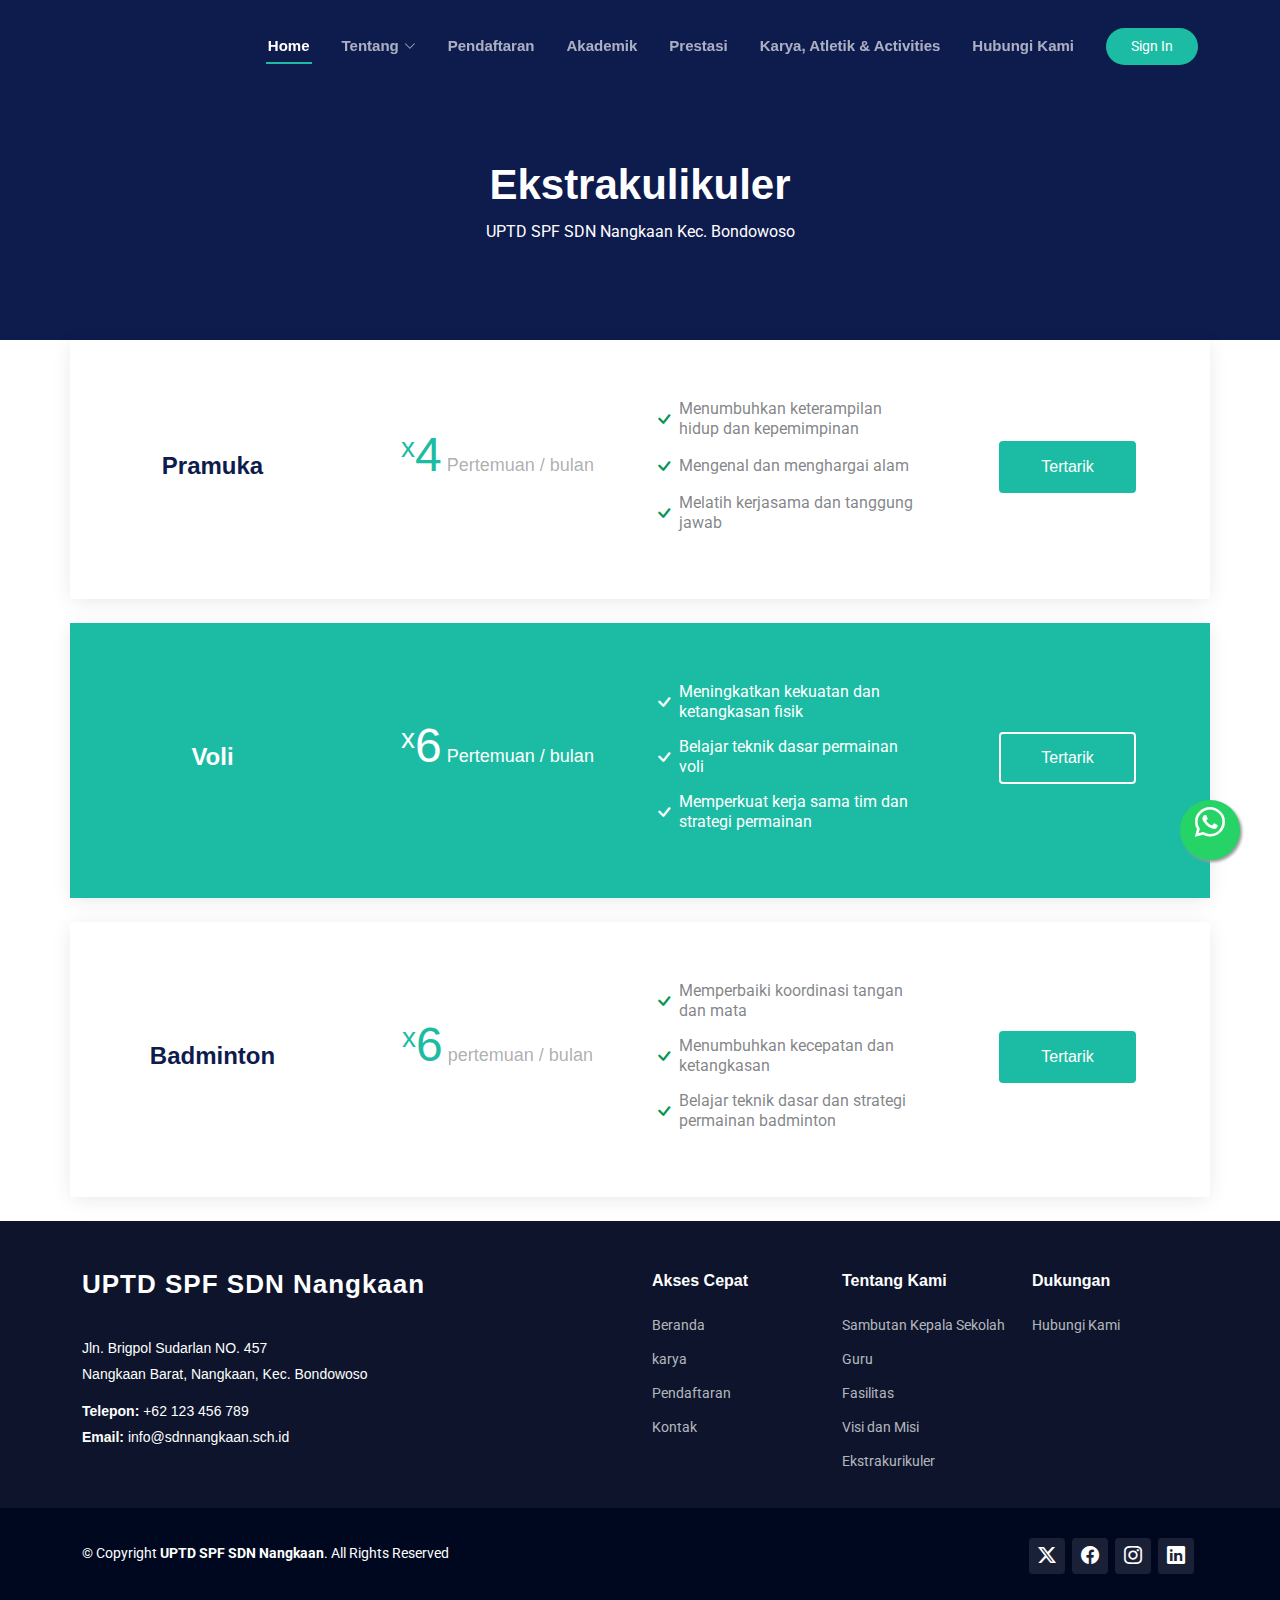
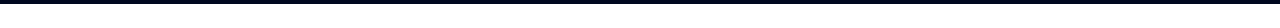
==== ekstrakulikuler.html @ 38c4d87d "feat: add fasilitas, guru, karya" ====
<!DOCTYPE html>
<!-- <html lang="en"> -->
<html translate="no">
<head>
    <meta charset="UTF-8">
    <meta name="viewport" content="width=device-width, initial-scale=1.0">
    <title>UPTD SPF SDN Nangkaan Kec. Bondowoso | Menumbuhkan Potensi, Mewujudkan Mimpi</title>

    <!-- Favicons -->
    <link href="assets/img/favicon.png" rel="icon">
    <link href="assets/img/apple-touch-icon.png" rel="apple-touch-icon">

    <!-- Google Fonts -->
    <link href="https://fonts.googleapis.com/css?family=Open+Sans:300,300i,400,400i,600,600i,700,700i|Roboto:300,300i,400,400i,500,500i,700,700i|Poppins:300,300i,400,400i,500,500i,600,600i,700,700i" rel="stylesheet">

    <!-- icons -->  
    <link rel="stylesheet" href="https://cdn.jsdelivr.net/npm/bootstrap-icons@1.11.3/font/bootstrap-icons.min.css">

    
    <!-- vendor files -->
    <link href="assets/vendor/animate.css/animate.min.css" rel="stylesheet">
    <link href="assets/vendor/bootstrap/css/bootstrap.min.css" rel="stylesheet">
    <link href="assets/vendor/bootstrap-icons/bootstrap-icons.css" rel="stylesheet">
    <link href="assets/vendor/boxicons/css/boxicons.min.css" rel="stylesheet">
    <link href="assets/vendor/glightbox/css/glightbox.min.css" rel="stylesheet">
    <link href="assets/vendor/swiper/swiper-bundle.min.css" rel="stylesheet">
    <link rel="stylesheet" href="https://unpkg.com/splitting/dist/splitting.css" />
    <link rel="stylesheet" href="https://unpkg.com/splitting/dist/splitting-cells.css" />
    <script src="https://unpkg.com/splitting/dist/splitting.min.js"></script>


    <!-- style css -->
    <link rel="stylesheet" href="assets/css/style.css">
</head>
<body>
    <!-- floating wa -->
    <a href="https://wa.me/6287840199095" class="whatsapp-float" target="_blank">
        <i class="bi bi-whatsapp"></i>
    </a>
    <!-- end floating wa -->

    <!-- header section -->
    <header id="header" class="header d-flex align-items-center fixed-top active">
        <div class="container-fluid container-xl position-relative d-flex align-items-center">
    
          <a href="index.html" class="logo d-flex align-items-center me-auto">
            <img src="assets/img/logo.png" alt="">
            <!-- Uncomment the line below if you also wish to use an text logo -->
            <!-- <h1 class="sitename">TheEvent</h1>  -->
          </a>
    
          <nav id="navmenu" class="navmenu">
            <ul>
              <li><a href="index.html" class="active" >Home<br></a></li>
              <li class="dropdown"><a href="#"><span>Tentang</span> <i class="bi bi-chevron-down toggle-dropdown"></i></a>
                <ul>
                  <!-- <li><a href="#">Sekolah</a></li>  -->
                  <!-- <li class="dropdown"><a href="#"><span>Deep Dropdown</span> <i class="bi bi-chevron-down toggle-dropdown"></i></a>
                    <ul>
                      <li><a href="#">Visi Misi</a></li>
                      <li><a href="#">Kepemimpinan Sekolah</a></li>
                      <li><a href="#">Perlindungan Anak</a></li>
                      <li><a href="#">Inklusi dan Diversitas</a></li>
                      <li><a href="#">Bekerjasama</a></li>
                      <li><a href="#">Berita dan Media</a></li>
                    </ul>
                  </li> -->
                   <li><a href="sambutan.kepala.sekolah.html">Sambutan Kepala Sekolah</a></li>
                   <li><a href="guru.html">Guru</a></li>
                   <li><a href="fasilitas.html">Fasilitas</a></li>
                    <li><a href="visi.misi.html">Visi dan Misi</a></li>
                    <li><a href="ekstrakulikuler.html">Ekstrakulikuler</a></li>
                    <!-- <li><a href="#">Berita dan Media</a></li> -->
                </ul>
              </li>
              <!-- <li><a href="#tentang">Tentang</a></li> -->
              <li><a href="#">Pendaftaran</a></li>
              <li><a href="#gallery">Akademik</a></li>
              <li><a href="#achievement">Prestasi</a></li>
              <li><a href="karya.html">Karya, Atletik & Activities</a></li>
              <li><a href="https://wa.me/6287840199095" target="_blank">Hubungi Kami</a></li>
            </ul>
            <i class="mobile-nav-toggle d-xl-none bi bi-list"></i>
          </nav>
    
          <a class="cta-btn d-none d-sm-block" href="#">Sign In</a>
    
        </div>
    </header>
     <!-- end header section -->
    <main class="main">
      <div class="page-title" data-aos="fade" style="background-image: url(assets/img/page-title-bg.webp );">
        <div class="container position-relative">
          <h1>Ekstrakulikuler</h1>
          <!-- <p>Bakat dan minat siswa kami berkembang melalui berbagai kegiatan kreatif dan olahraga.</p> -->
          <p class="mt-2">UPTD SPF SDN Nangkaan Kec. Bondowoso</p>
          
        </div>
      </div><!-- End Page Title -->
        <!-- Buy Tickets Section -->
        <section id="ekstrakulikuler" class="ekstrakulikuler section light-background mt-4">

            

            <div class="container">

            <div class="row gy-4 pricing-item" data-aos="fade-up" data-aos-delay="100">
                <div class="col-lg-3 d-flex align-items-center justify-content-center">
                    <h3>Pramuka</h3>
                </div>
                <div class="col-lg-3 d-flex align-items-center justify-content-center">
                <h4><sup>x</sup>4<span> Pertemuan / bulan</span></h4>
                </div>
                <div class="col-lg-3 d-flex align-items-center justify-content-center">
                <ul>
                    <li><i class="bi bi-check"></i> <span>Menumbuhkan keterampilan hidup dan kepemimpinan</span></li>
                    <li><i class="bi bi-check"></i> <span>Mengenal dan menghargai alam</span></li>
                    <li><i class="bi bi-check"></i> <span>Melatih kerjasama dan tanggung jawab</span></li>
                </ul>
                </div>
                <div class="col-lg-3 d-flex align-items-center justify-content-center">
                <div class="text-center"><a href="#" class="buy-btn">Tertarik</a></div>
                </div>
            </div><!-- End Pricing Item -->

            <div class="row gy-4 pricing-item featured mt-4" data-aos="fade-up" data-aos-delay="200">
                <div class="col-lg-3 d-flex align-items-center justify-content-center">
                <h3>Voli</h3>
                </div>
                <div class="col-lg-3 d-flex align-items-center justify-content-center">
                <h4><sup>x</sup>6<span> Pertemuan / bulan</span></h4>
                </div>
                <div class="col-lg-3 d-flex align-items-center justify-content-center">
                <ul>
                    <li><i class="bi bi-check"></i> <span>Meningkatkan kekuatan dan ketangkasan fisik</span></li>
                    <li><i class="bi bi-check"></i> <span>Belajar teknik dasar permainan voli</span></li>
                    <li><i class="bi bi-check"></i> <span>Memperkuat kerja sama tim dan strategi permainan</span></li>
                </ul>
                </div>
                <div class="col-lg-3 d-flex align-items-center justify-content-center">
                <div class="text-center"><a href="#" class="buy-btn">Tertarik</a></div>
                </div>
            </div><!-- End Pricing Item -->

            <div class="row gy-4 pricing-item mt-4" data-aos="fade-up" data-aos-delay="300">
                <div class="col-lg-3 d-flex align-items-center justify-content-center">
                <h3>Badminton</h3>
                </div>
                <div class="col-lg-3 d-flex align-items-center justify-content-center">
                <h4><sup>x</sup>6<span> pertemuan / bulan</span></h4>
                </div>
                <div class="col-lg-3 d-flex align-items-center justify-content-center">
                <ul>
                    <li><i class="bi bi-check"></i> <span>Memperbaiki koordinasi tangan dan mata</span></li>
                    <li><i class="bi bi-check"></i> <span>Menumbuhkan kecepatan dan ketangkasan</span></li>
                    <li><i class="bi bi-check"></i> <span>Belajar teknik dasar dan strategi permainan badminton</span></li>
                </ul>
                </div>
                <div class="col-lg-3 d-flex align-items-center justify-content-center">
                <div class="text-center"><a href="#" class="buy-btn">Tertarik</a></div>
                </div>
            </div><!-- End Pricing Item -->

            </div>

        </section><!-- /Buy Tickets Section -->
    </main>

    <footer id="footer" class="footer dark-background mt-4">

        <div class="footer-top">
          <div class="container">
            <div class="row gy-4">
              <div class="col-lg-6 col-md-6 footer-about">
                <a href="index.html" class="logo d-flex align-items-center">
                  <span class="sitename">UPTD SPF SDN Nangkaan</span>
                </a>
                <div class="footer-contact pt-3">
                  <p>Jln. Brigpol Sudarlan NO. 457</p>
                  <p>Nangkaan Barat, Nangkaan, Kec. Bondowoso</p>
                  <p class="mt-3"><strong>Telepon:</strong> +62 123 456 789</p>
                  <p><strong>Email:</strong> <a href="mailto:info@sdnnangkaan.sch.id" style="color: white;">info@sdnnangkaan.sch.id</a></p>
                </div>
              </div>
    
    
              <!-- Useful Links -->
              <div class="col-lg-2 col-md-3 footer-links">
                <h4>Akses Cepat</h4>
                <ul>
                    <li><a href="index.html">Beranda</a></li>
                    <li><a href="karya.html">karya</a></li>
                    <li><a href="#">Pendaftaran</a></li>
                    <li><a href="https://wa.me/6287840199095" target="_blank">Kontak</a></li>
                </ul>
            </div>

            <!-- Our Services -->
            <div class="col-lg-2 col-md-3 footer-links">
                <h4>Tentang Kami</h4>
                <ul>
                    <li><a href="sambutan.kepala.sekolah.html">Sambutan Kepala Sekolah</a></li>
                    <li><a href="guru.html">Guru</a></li>
                    <li><a href="guru.html">Fasilitas</a></li>
                    <li><a href="visi.misi.html">Visi dan Misi</a></li>
                    <li><a href="ekstrakulikuler.html">Ekstrakurikuler</a></li>
                </ul>
            </div>

            <!-- Support -->
            <div class="col-lg-2 col-md-3 footer-links">
                <h4>Dukungan</h4>
                <ul>
                    <li><a href="https://wa.me/6287840199095" target="_blank">Hubungi Kami</a></li>
                </ul>
            </div>
    
            </div>
          </div>
        </div>
    
        <div class="copyright text-center">
          <div class="container d-flex flex-column flex-lg-row justify-content-center justify-content-lg-between align-items-center">
    
            <div class="d-flex flex-column align-items-center align-items-lg-start">
              <div>
                  © Copyright <strong><span>UPTD SPF SDN Nangkaan</span></strong>. All Rights Reserved
              </div>
              <div class="credits">
              </div>
            </div>
    
            <div class="social-links order-first order-lg-last mb-3 mb-lg-0">
              <a href=""><i class="bi bi-twitter-x"></i></a>
              <a href=""><i class="bi bi-facebook"></i></a>
              <a href=""><i class="bi bi-instagram"></i></a>
              <a href=""><i class="bi bi-linkedin"></i></a>
            </div>
    
          </div>
        </div>
    
      </footer>

  
  <a href="#" class="back-to-top d-flex align-items-center justify-content-center"><i class="bi bi-arrow-up-short"></i></a>

  <!-- Vendor JS Files -->
  <script src="assets/vendor/purecounter/purecounter_vanilla.js"></script>
  <script src="assets/vendor/bootstrap/js/bootstrap.bundle.min.js"></script>
  <script src="assets/vendor/glightbox/js/glightbox.min.js"></script>
  <script src="assets/vendor/isotope-layout/isotope.pkgd.min.js"></script>
  <!-- <script src="assets/vendor/swiper/swiper-bundle.min.js"></script> -->
  <script src="assets/vendor/waypoints/noframework.waypoints.js"></script>
  <script src="assets/vendor/php-email-form/validate.js"></script>
  
  <!-- Template Main JS File -->
  <script src="assets/js/main.js"></script>

  <!-- vendor js -->
  <script src="https://cdn.jsdelivr.net/npm/slick-carousel@1.8.1/slick/slick.min.js"></script>
</body>
</html>
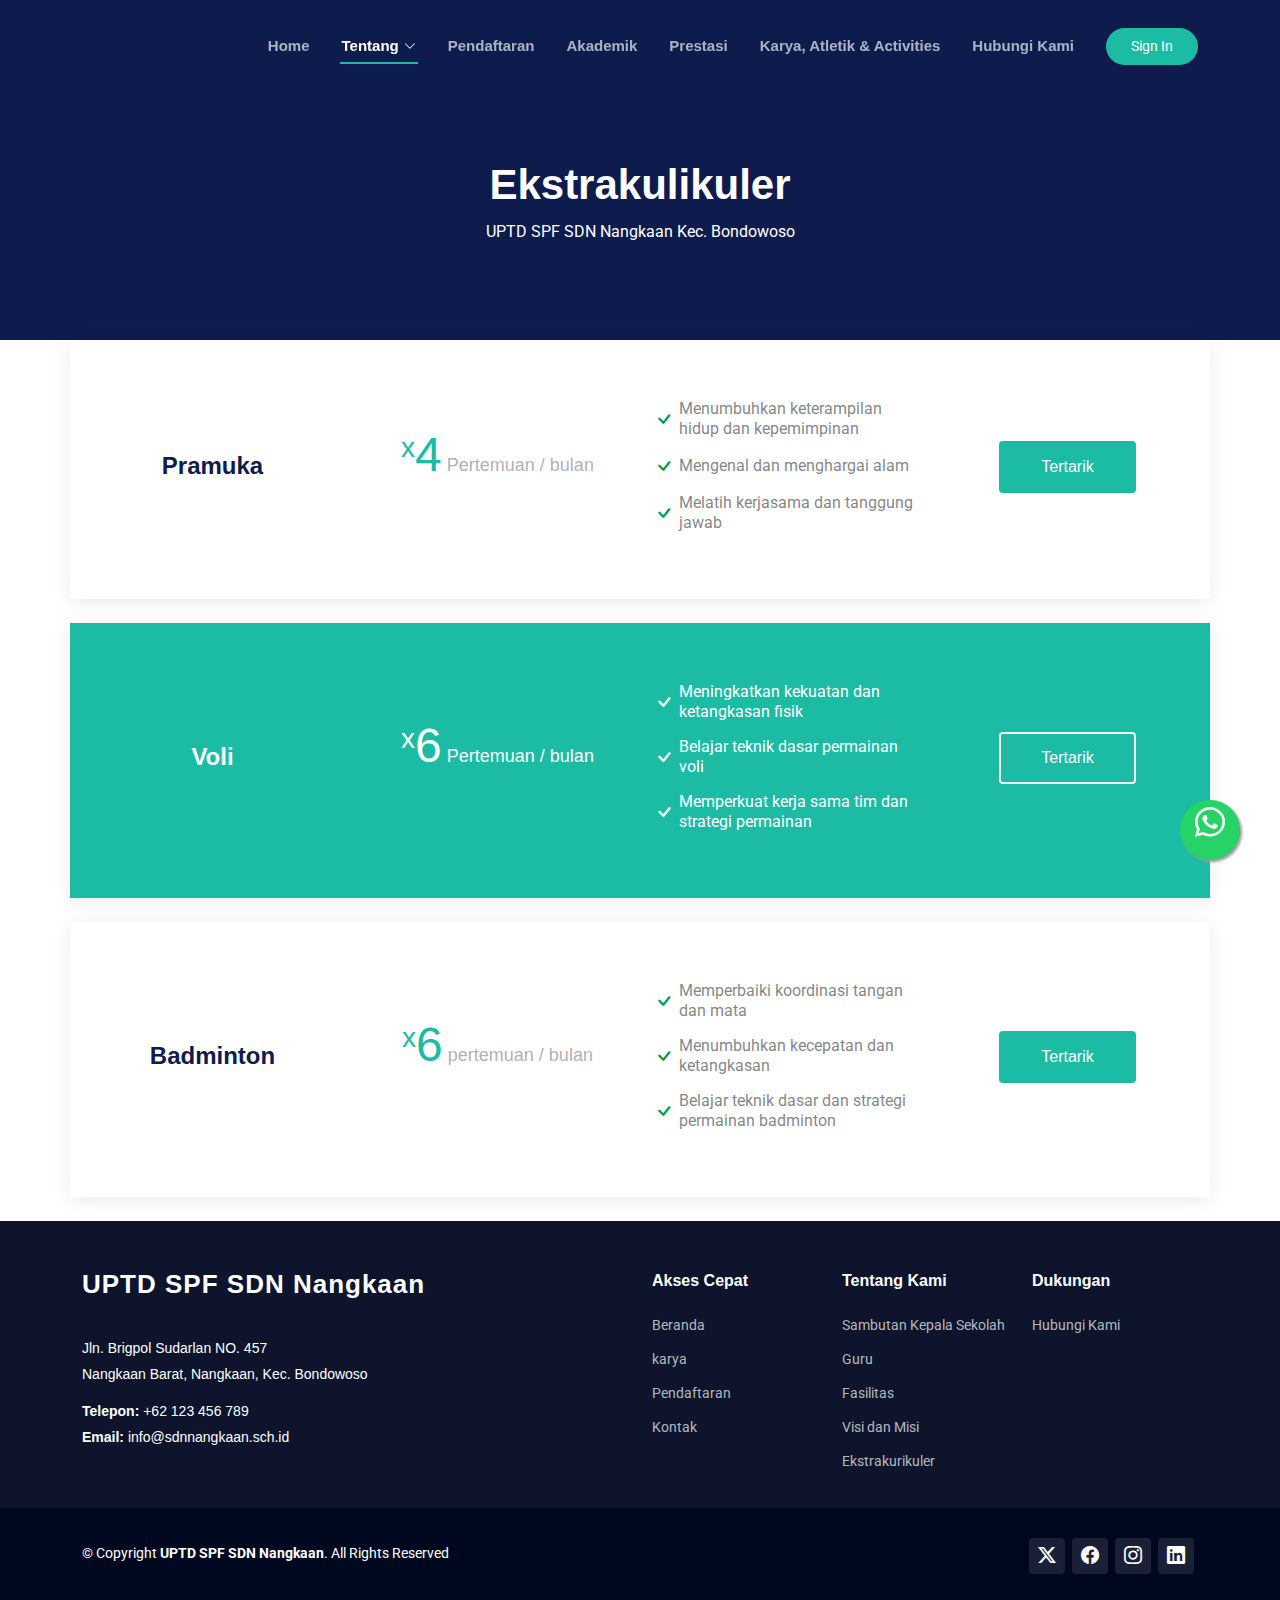
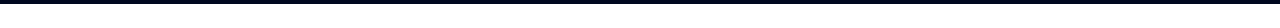
==== commit 5ddcdefb: "refactor: global nav" ====
--- a/ekstrakulikuler.html
+++ b/ekstrakulikuler.html
@@ -51,8 +51,8 @@
     
           <nav id="navmenu" class="navmenu">
             <ul>
-              <li><a href="index.html" class="active" >Home<br></a></li>
-              <li class="dropdown"><a href="#"><span>Tentang</span> <i class="bi bi-chevron-down toggle-dropdown"></i></a>
+              <li><a href="index.html">Home<br></a></li>
+              <li class="dropdown"><a href="#" class="active"><span>Tentang</span> <i class="bi bi-chevron-down toggle-dropdown"></i></a>
                 <ul>
                   <!-- <li><a href="#">Sekolah</a></li>  -->
                   <!-- <li class="dropdown"><a href="#"><span>Deep Dropdown</span> <i class="bi bi-chevron-down toggle-dropdown"></i></a>
